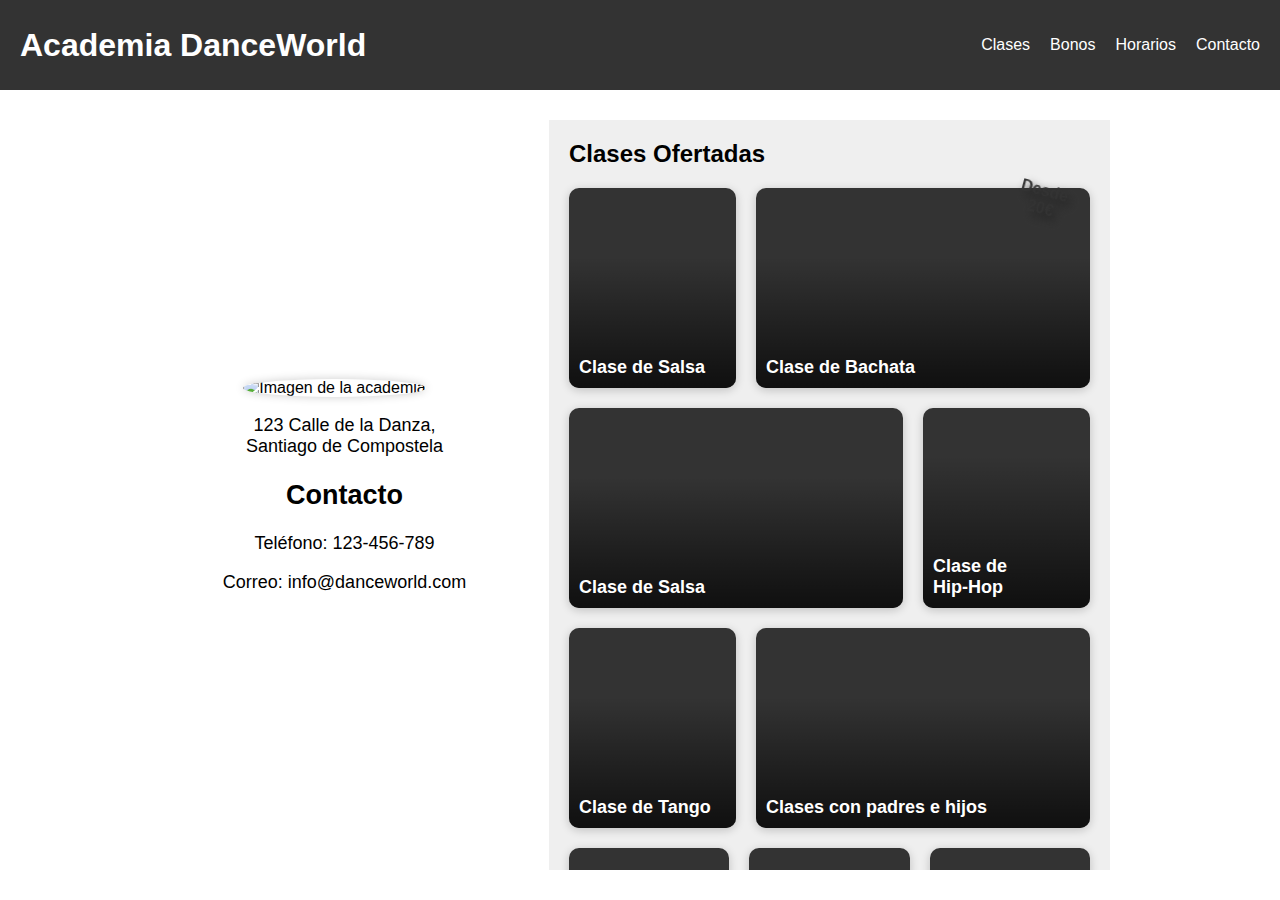
==== index.html @ 4a9e5d44 "Página básica" ====
<!DOCTYPE html>
<html lang="es">
<head>
    <meta charset="UTF-8">
    <meta name="viewport" content="width=device-width, initial-scale=1.0">
    <link rel="stylesheet" href="styles.css">
    <title>Academia de Baile DanceWorld</title>
</head>
<body>
<header>
    <h1><a href="index.html">Academia DanceWorld</a></h1>
    <nav>
        <ul>
            <li><a href="clases.html">Clases</a></li>
            <li><a href="bonos.html">Bonos</a></li>
            <li><a href="horarios.html">Horarios</a></li>
            <li><a href="contacto.html">Contacto</a></li>
        </ul>
    </nav>
</header>
<main>
    <section class="contacto-localizacion">
        <div class="contacto-imagen">
            <img src="imgs/main.png" alt="Imagen de la academia">
        </div>
        <div class="contacto-info">
            <p>123 Calle de la Danza,<br> Santiago de Compostela</p>
            <h2>Contacto</h2>
            <p>Teléfono: 123-456-789</p>
            <p>Correo: info@danceworld.com</p>
        </div>
    </section>
    <section class="informacion-clases">
        <div class="promo-info">
            <div><h3 class="overlay-text">Desde<br>20€</h3></div>
        </div>
        <h2>Clases Ofertadas</h2>
        <section class="card-group">
            <div class="card class-card">
                <div class="clase-image" style="background-image: url('imgs/class1.png');">
                    <div class="clase-details">
                        <h3>Clase de Salsa</h3>
                    </div>
                </div>
            </div>
            <div class="card class-card big">
                <div class="clase-image" style="background-image: url('imgs/class5.png');">
                    <div class="clase-details">
                        <h3>Clase de Bachata</h3>
                    </div>
                </div>
            </div>
            <div class="card class-card big">
                <div class="clase-image" style="background-image: url('imgs/class3.png');">
                    <div class="clase-details">
                        <h3>Clase de Salsa</h3>
                    </div>
                </div>
            </div>
            <div class="card class-card ">
                <div class="clase-image" style="background-image: url('imgs/class4.png');">
                    <div class="clase-details">
                        <h3>Clase de <br>Hip-Hop</h3>
                    </div>
                </div>
            </div>
            <div class="card class-card">
                <div class="clase-image" style="background-image: url('imgs/class2.png');">
                    <div class="clase-details">
                        <h3>Clase de Tango</h3>
                    </div>
                </div>
            </div>
            <div class="card class-card big">
                <div class="clase-image" style="background-image: url('imgs/class6.png');">
                    <div class="clase-details">
                        <h3>Clases con padres e hijos</h3>
                    </div>
                </div>
            </div>
            <div class="card class-card">
                <div class="clase-image" style="background-image: url('imgs/main.png');">
                    <div class="clase-details">
                        <h3>Clases en grupo</h3>
                    </div>
                </div>
            </div>
            <div class="card class-card">
                <div class="clase-image" style="background-image: url('imgs/class7.png');">
                    <div class="clase-details">
                        <h3>Clase para principiantes</h3>
                    </div>
                </div>
            </div>
            <div class="card class-card">
                <div class="clase-details" >
                    <h3>Ver más clases</h3>
                </div>
            </div>
        </section>
        <h2>Ofertas Especiales</h2>
        <section class="card-group">
            <div class="card offer-card">
                <h3>Primera clase gratuita</h3>
            </div>
            <div class="card offer-card">
                <h3>Bono 5 clases por 40€</h3>
            </div>
            <div class="card offer-card">
                <h3>Bono 10 clases por 60€</h3>
            </div>
        </section>
    </section>
</main>
</body>
</html>
---- styles.css ----
* { box-sizing: border-box; }

body {
    font-family: Arial, sans-serif;
    margin: 0;
    padding: 0;
}

header {
    background-color: #333;
    color: #fff;
    display: flex;
    justify-content: space-between;
    align-items: center;
    padding: 20px;
    height: 10vh;
}

nav ul {
    list-style: none;
    display: flex;
    gap: 20px;
}

nav ul li, h1 {
    margin: 0;
}

header a {
    text-decoration: none;
    color: #fff;
}

main {
    max-width: 1000px;
    margin: 0 auto;
    padding: 30px;
    height: 90vh;
    display: flex;
    flex-wrap: wrap;
    justify-content: space-evenly;
    gap: 50px;
}

/* ESTILIZAR CONTACTO */

.contacto-localizacion {
    flex: 0 0 35%;
    min-width: 200px;
    align-self: center;

    /* Posicionar elementos */
    display: flex;
    flex-direction: column;
    align-items: center;
    justify-content: center;
}

.contacto-imagen img {
    max-width: 100%;
    height: auto;
    border-radius: 50%;
    box-shadow: 0 0 10px rgba(0, 0, 0, 0.2);
}

.contacto-info {
    margin-left: 20px;
    font-size: 18px;
    text-align: center;
}

.contacto h2 {
    font-size: 24px;
    margin: 20px 0;
}

/* ESTILIZAR INFORMACIÓN CLASES */

.informacion-clases {
    position: relative;
    background-color: #efefef;
    padding: 20px;
    height: calc(100vh - 10vh - 60px);
    flex: 3;
    min-width: 300px;
    overflow-y: scroll;
    overflow-x: hidden;

    display: flex;
    flex-direction: column;
    gap: 20px;
}

.informacion-clases h2 {
    font-size: 24px;
    margin: 0;
}

/* ESTILIZAR PROMO 5 EUROS */

.promo-info {
    position: sticky;
    top: 0;
    margin-top: -20px;
    z-index: 100;
}

.promo-info div {
    position: absolute;
    right: -5px;
    width: 100px;
    height: 100px;
    rotate: 15deg;

    background: url('imgs/star.png') no-repeat;
    filter: drop-shadow(5px 5px 5px #222);

    background-size: cover;

    display: flex;
    align-items: center;
    justify-content: center;
    text-align: center;
}

.promo-info .overlay-text {
    position: relative;
    top: 10px;

    color: #333;
    font-size: 16px;
    margin: 0;
    padding: 5px;
}

/* ESTILIZAR CLASES OFERTADAS */

.card-group {
    display: flex;
    flex-wrap: wrap;
    gap: 20px;
}

.card {
    flex: 1;
    min-width: calc(33.33% - 20px);
    background: #333;
    position: relative;
    border-radius: 10px;
    overflow: hidden;
    box-shadow: 0 2px 10px rgba(0, 0, 0, 0.2);
}

.card-group .big {
    flex: 2;
    min-width: calc(66.66% - 20px);
}

.clase-image {
    background-size: cover;
    background-position: center;
    height: 200px;
    position: relative;
}

.clase-details {
    position: absolute;
    bottom: 0;
    left: 0;
    right: 0;
    padding: 100px 10px 10px 10px;
    background: linear-gradient(rgba(0, 0, 0, 0), rgba(0, 0, 0, 0.7)); /* Gradiente negro en la parte inferior */
    color: #fff;
}

.clase-details h3 {
    margin: 0;
    font-size: 18px;
}

/* ESTILIZAR OFERTAS ESPECIALES */

.offer-card {
    background: #ffecec;
    text-align: center;
}
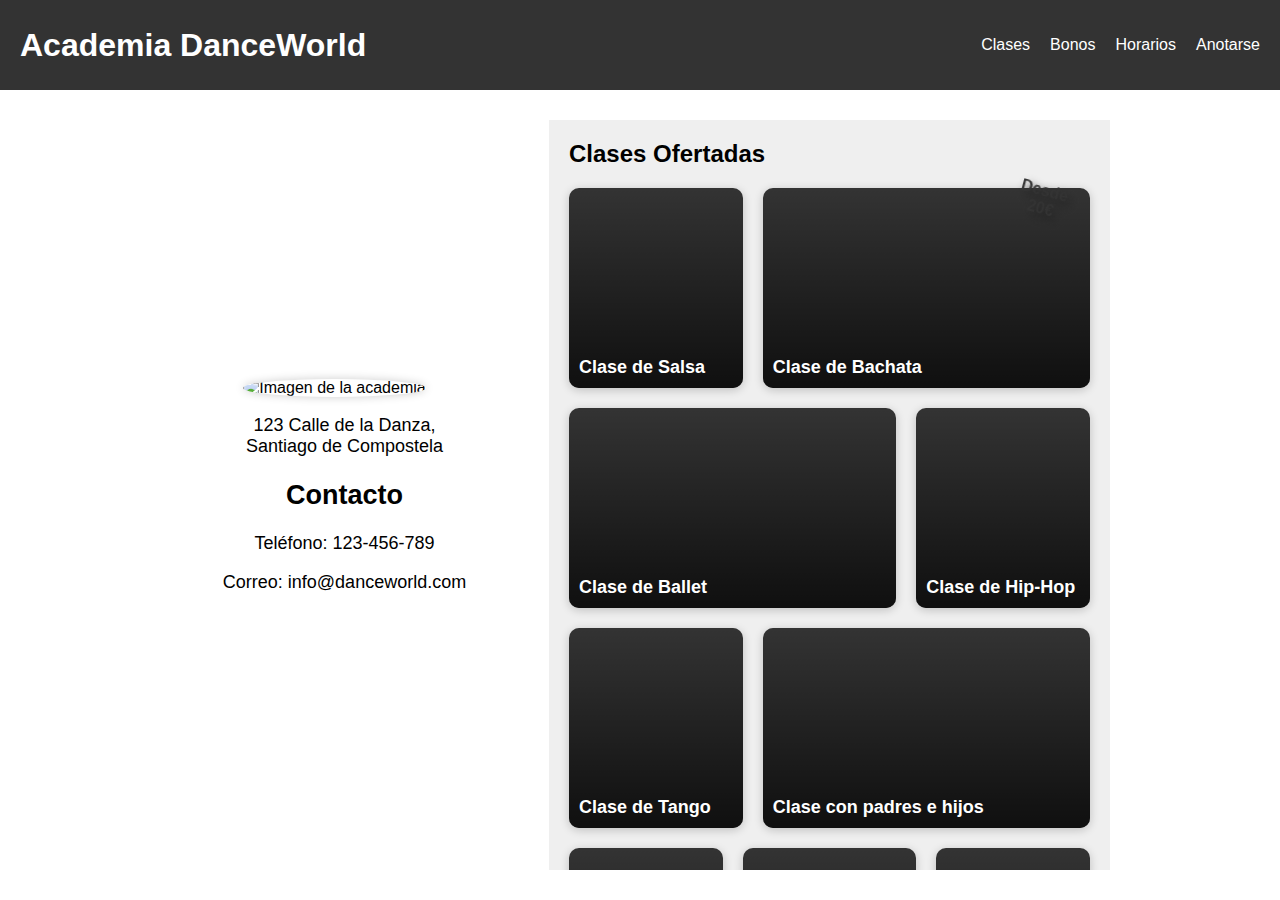
==== commit 2b64b409: "Mejorar CSS de la página principal y añadir página de clases" ====
--- a/index.html
+++ b/index.html
@@ -14,7 +14,7 @@
             <li><a href="clases.html">Clases</a></li>
             <li><a href="bonos.html">Bonos</a></li>
             <li><a href="horarios.html">Horarios</a></li>
-            <li><a href="contacto.html">Contacto</a></li>
+            <li><a href="anotarse.html">Anotarse</a></li>
         </ul>
     </nav>
 </header>
@@ -36,77 +36,43 @@
         </div>
         <h2>Clases Ofertadas</h2>
         <section class="card-group">
-            <div class="card class-card">
-                <div class="clase-image" style="background-image: url('imgs/class1.png');">
-                    <div class="clase-details">
-                        <h3>Clase de Salsa</h3>
-                    </div>
-                </div>
-            </div>
-            <div class="card class-card big">
-                <div class="clase-image" style="background-image: url('imgs/class5.png');">
-                    <div class="clase-details">
-                        <h3>Clase de Bachata</h3>
-                    </div>
-                </div>
-            </div>
-            <div class="card class-card big">
-                <div class="clase-image" style="background-image: url('imgs/class3.png');">
-                    <div class="clase-details">
-                        <h3>Clase de Salsa</h3>
-                    </div>
-                </div>
-            </div>
-            <div class="card class-card ">
-                <div class="clase-image" style="background-image: url('imgs/class4.png');">
-                    <div class="clase-details">
-                        <h3>Clase de <br>Hip-Hop</h3>
-                    </div>
-                </div>
-            </div>
-            <div class="card class-card">
-                <div class="clase-image" style="background-image: url('imgs/class2.png');">
-                    <div class="clase-details">
-                        <h3>Clase de Tango</h3>
-                    </div>
-                </div>
-            </div>
-            <div class="card class-card big">
-                <div class="clase-image" style="background-image: url('imgs/class6.png');">
-                    <div class="clase-details">
-                        <h3>Clases con padres e hijos</h3>
-                    </div>
-                </div>
-            </div>
-            <div class="card class-card">
-                <div class="clase-image" style="background-image: url('imgs/main.png');">
-                    <div class="clase-details">
-                        <h3>Clases en grupo</h3>
-                    </div>
-                </div>
-            </div>
-            <div class="card class-card">
-                <div class="clase-image" style="background-image: url('imgs/class7.png');">
-                    <div class="clase-details">
-                        <h3>Clase para principiantes</h3>
-                    </div>
-                </div>
-            </div>
-            <div class="card class-card">
-                <div class="clase-details" >
-                    <h3>Ver más clases</h3>
-                </div>
-            </div>
+            <a href="clases.html#salsa" class="card class" style="background-image: url('imgs/class1.png');">
+                <h3>Clase de Salsa</h3>
+            </a>
+            <a href="clases.html#bachata" class="card class big" style="background-image: url('imgs/class2.png');">
+                <h3>Clase de Bachata</h3>
+            </a>
+            <a href="clases.html#ballet" class="card class big" style="background-image: url('imgs/class3.png');">
+                <h3>Clase de Ballet</h3>
+            </a>
+            <a href="clases.html#hip-hop" class="card class" style="background-image: url('imgs/class4.png');">
+                <h3>Clase de Hip-Hop</h3>
+            </a>
+            <a href="clases.html#tango" class="card class" style="background-image: url('imgs/class2.png');">
+                <h3>Clase de Tango</h3>
+            </a>
+            <a href="clases.html#padres" class="card class big" style="background-image: url('imgs/class6.png');">
+                <h3>Clase con padres e hijos</h3>
+            </a>
+            <a href="clases.html#grupo" class="card class" style="background-image: url('imgs/main.png');">
+                <h3>Clases en grupo</h3>
+            </a>
+            <a href="clases.html#principiantes" class="card class" style="background-image: url('imgs/class7.png');">
+                <h3>Clases para principiantes</h3>
+            </a>
+            <a href="clases.html" class="card class">
+                <h3>Ver más clases</h3>
+            </a>
         </section>
         <h2>Ofertas Especiales</h2>
         <section class="card-group">
-            <div class="card offer-card">
+            <div class="card offer">
                 <h3>Primera clase gratuita</h3>
             </div>
-            <div class="card offer-card">
+            <div class="card offer">
                 <h3>Bono 5 clases por 40€</h3>
             </div>
-            <div class="card offer-card">
+            <div class="card offer">
                 <h3>Bono 10 clases por 60€</h3>
             </div>
         </section>
--- a/styles.css
+++ b/styles.css
@@ -1,4 +1,5 @@
 * { box-sizing: border-box; }
+a { text-decoration: none; }
 
 body {
     font-family: Arial, sans-serif;
@@ -151,36 +152,111 @@
     box-shadow: 0 2px 10px rgba(0, 0, 0, 0.2);
 }
 
-.card-group .big {
+.card p {
+    text-align: justify;
+    margin: 0;
+}
+
+/* Las tarjetas grandes tienen el doble de ancho */
+.card.big {
     flex: 2;
     min-width: calc(66.66% - 20px);
 }
 
-.clase-image {
+/* Las tarjetas clickable tiene una animación */
+a.card {
+    transition: transform 0.2s;
+}
+a.card:hover {
+    transform: scale(1.05);
+}
+
+/* Estilizar las tarjetas que son clases */
+.card.class {
     background-size: cover;
     background-position: center;
-    height: 200px;
-    position: relative;
-}
-
-.clase-details {
+    min-height: 200px;
+    flex-basis: min-content;
+    position: relative;
+
+    display: flex;
+    flex-direction: column;
+    justify-content: flex-end;
+    padding: 10px;
+    color: white;
+}
+.card.class h3 {
+    margin: 0;
+    font-size: 18px;
+}
+
+/* Estilizar los botones dentro de las tarjetas */
+.card a {
+    width: fit-content;
+    padding: 5px 10px;
+    background-color: #fff;
+    color: #000;
+    font-weight: bold;
+    border-radius: 5px;
+    box-shadow: 0 2px 5px rgba(0, 0, 0, 0.2);
+    transition: background-color 0.3s, color 0.3s, transform 0.3s;
+}
+.card a:hover {
+    background-color: #000;
+    color: #fff;
+    transform: scale(1.05);
+}
+
+.card .anchor {
     position: absolute;
+    visibility: hidden;
+    top: -20px;
+}
+
+/* Gradiente en la tarjeta para añadir contraste */
+.card.class::after {
+    position: absolute;
+    top: 0;
     bottom: 0;
     left: 0;
     right: 0;
-    padding: 100px 10px 10px 10px;
-    background: linear-gradient(rgba(0, 0, 0, 0), rgba(0, 0, 0, 0.7)); /* Gradiente negro en la parte inferior */
-    color: #fff;
-}
-
-.clase-details h3 {
-    margin: 0;
-    font-size: 18px;
+    background: linear-gradient(rgba(0, 0, 0, 0.0), rgba(0, 0, 0, 0.7));
+    content: "";
+}
+
+/* La clase dark añade un poco más de contraste */
+.card.class.dark::after {
+    background: linear-gradient(rgba(0, 0, 0, 0.3), rgba(0, 0, 0, 0.8));
+}
+
+/* Mover los contenidos de la tarjeta hacia arriba para que estén encima del gradiente negro */
+.card.class * {
+    z-index: 1;
 }
 
 /* ESTILIZAR OFERTAS ESPECIALES */
 
-.offer-card {
+.card.offer {
     background: #ffecec;
     text-align: center;
+    flex: 1;
+}
+
+/* ESTILIZAR TARJETAS CON INFORMACIÓN EXTENDIDA */
+
+.card.horizontal {
+    flex-direction: row;
+    align-items: flex-end;
+    gap: 20px;
+}
+
+.card.horizontal div {
+    display: flex;
+    flex-direction: column;
+    gap: 5px;
+}
+
+.card.horizontal div:last-child {
+    /*min-width: max-content;*/
+    min-width: 200px;
 }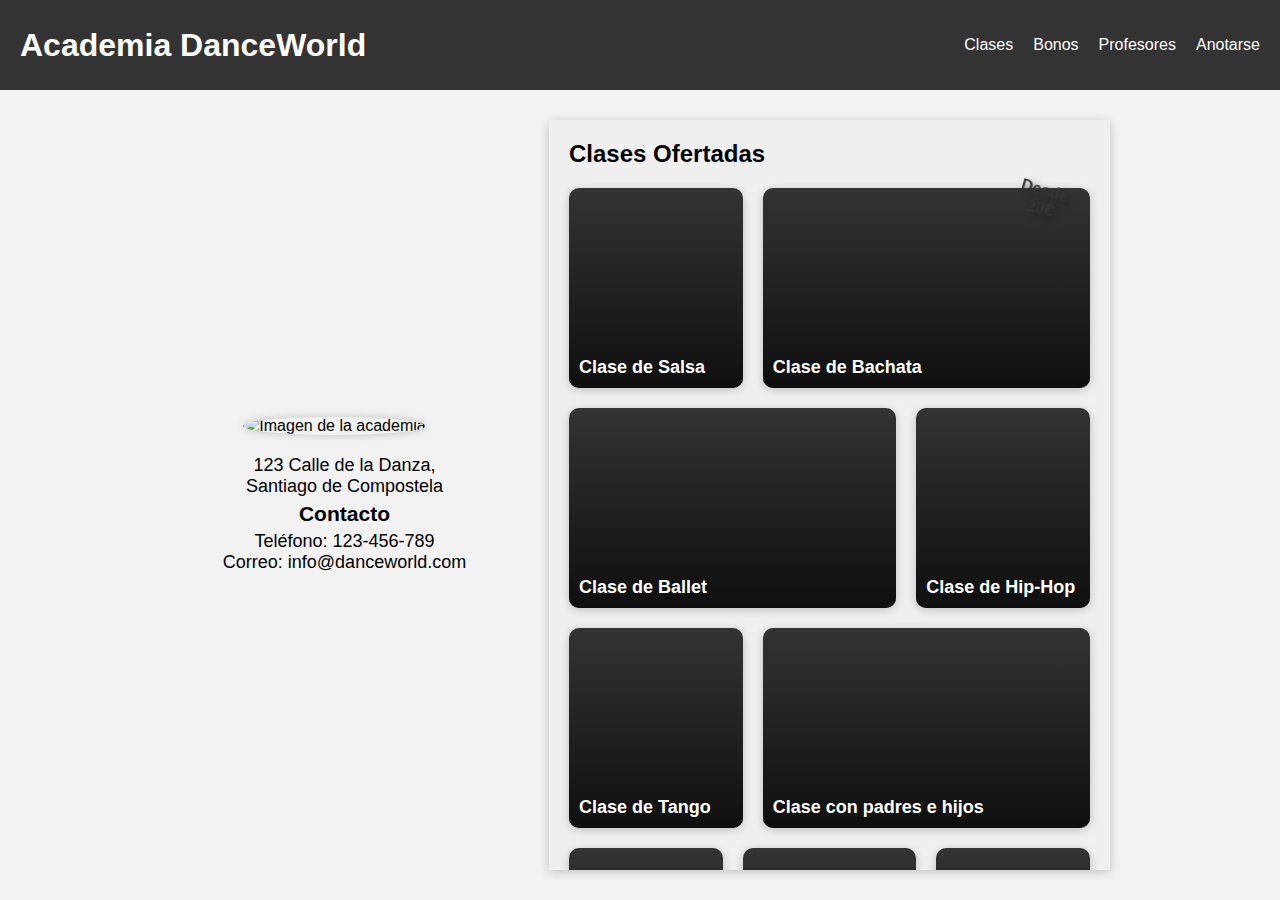
==== commit 03afceef: "Formulario de dudas" ====
--- a/index.html
+++ b/index.html
@@ -13,7 +13,7 @@
         <ul>
             <li><a href="clases.html">Clases</a></li>
             <li><a href="bonos.html">Bonos</a></li>
-            <li><a href="horarios.html">Horarios</a></li>
+            <li><a href="profesores.html">Profesores</a></li>
             <li><a href="anotarse.html">Anotarse</a></li>
         </ul>
     </nav>
@@ -25,9 +25,9 @@
         </div>
         <div class="contacto-info">
             <p>123 Calle de la Danza,<br> Santiago de Compostela</p>
-            <h2>Contacto</h2>
-            <p>Teléfono: 123-456-789</p>
-            <p>Correo: info@danceworld.com</p>
+            <h3>Contacto</h3>
+            <p>Teléfono: 123-456-789<br>
+            Correo: info@danceworld.com</p>
         </div>
     </section>
     <section class="informacion-clases">
--- a/styles.css
+++ b/styles.css
@@ -1,5 +1,7 @@
 * { box-sizing: border-box; }
 a { text-decoration: none; }
+p, h3, h2, h1 { margin: 0; }
+p { text-align: justify }
 
 body {
     font-family: Arial, sans-serif;
@@ -23,13 +25,13 @@
     gap: 20px;
 }
 
-nav ul li, h1 {
-    margin: 0;
-}
-
 header a {
     text-decoration: none;
     color: #fff;
+}
+
+body {
+    background-color: #f2f2f2;
 }
 
 main {
@@ -40,6 +42,7 @@
     display: flex;
     flex-wrap: wrap;
     justify-content: space-evenly;
+    align-items: center;
     gap: 50px;
 }
 
@@ -55,6 +58,7 @@
     flex-direction: column;
     align-items: center;
     justify-content: center;
+    gap: 20px;
 }
 
 .contacto-imagen img {
@@ -68,6 +72,13 @@
     margin-left: 20px;
     font-size: 18px;
     text-align: center;
+    display: flex;
+    flex-direction: column;
+    gap: 5px;
+}
+
+.contacto-info p {
+    text-align: center;
 }
 
 .contacto h2 {
@@ -80,6 +91,7 @@
 .informacion-clases {
     position: relative;
     background-color: #efefef;
+    box-shadow: 0 2px 10px rgba(0, 0, 0, 0.2);
     padding: 20px;
     height: calc(100vh - 10vh - 60px);
     flex: 3;
@@ -90,11 +102,6 @@
     display: flex;
     flex-direction: column;
     gap: 20px;
-}
-
-.informacion-clases h2 {
-    font-size: 24px;
-    margin: 0;
 }
 
 /* ESTILIZAR PROMO 5 EUROS */
@@ -150,11 +157,6 @@
     border-radius: 10px;
     overflow: hidden;
     box-shadow: 0 2px 10px rgba(0, 0, 0, 0.2);
-}
-
-.card p {
-    text-align: justify;
-    margin: 0;
 }
 
 /* Las tarjetas grandes tienen el doble de ancho */
@@ -202,8 +204,6 @@
     transition: background-color 0.3s, color 0.3s, transform 0.3s;
 }
 .card a:hover {
-    background-color: #000;
-    color: #fff;
     transform: scale(1.05);
 }
 
@@ -259,4 +259,63 @@
 .card.horizontal div:last-child {
     /*min-width: max-content;*/
     min-width: 200px;
+}
+
+/* ESTILIZAR FORMULARIO */
+
+.anotarse {
+    background-color: #efefef;
+    box-shadow: 0 2px 10px rgba(0, 0, 0, 0.2);
+    padding: 20px;
+    flex: 3;
+    max-height: calc(100vh - 10vh - 60px);
+    overflow-y: scroll;
+    overflow-x: hidden;
+
+    display: flex;
+    flex-direction: column;
+    gap: 20px;
+}
+
+form {
+    padding: 20px;
+    border-radius: 10px;
+    margin-top: 20px;
+}
+
+label {
+    display: block;
+    font-weight: bold;
+    margin-top: 10px;
+}
+
+input[type="text"],
+input[type="email"],
+select,
+textarea {
+    width: 100%;
+    padding: 10px;
+    margin: 5px 0;
+    border: 1px solid #ccc;
+    border-radius: 5px;
+}
+
+textarea {
+    height: 150px;
+    resize: vertical;
+}
+
+button {
+    background: #333;
+    color: #fff;
+    border: none;
+    border-radius: 5px;
+    padding: 10px 20px;
+    cursor: pointer;
+    font-weight: bold;
+    margin-top: 10px;
+}
+
+button:hover {
+    background: #555;
 }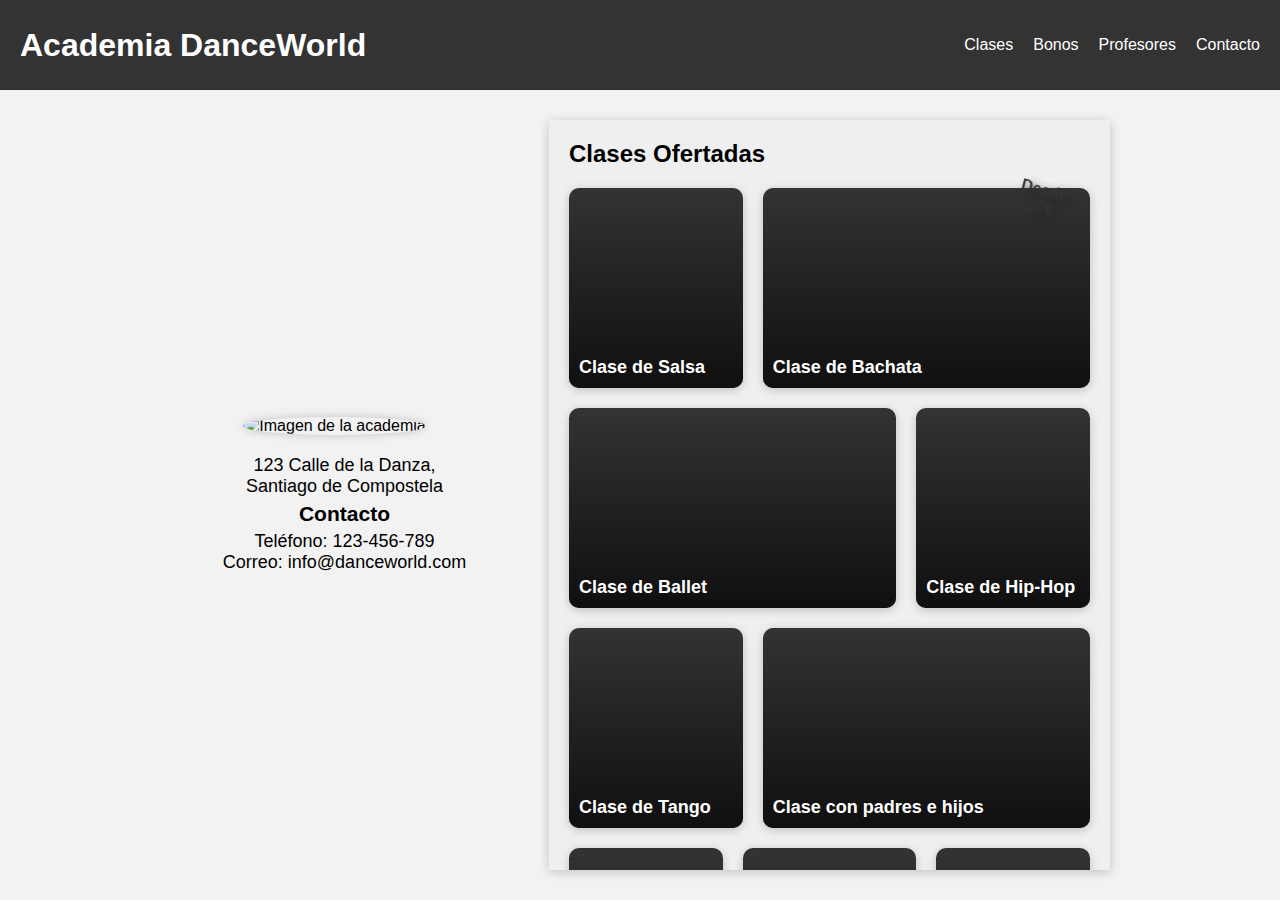
==== commit d4cf28dd: "Página de bonos" ====
--- a/index.html
+++ b/index.html
@@ -14,7 +14,7 @@
             <li><a href="clases.html">Clases</a></li>
             <li><a href="bonos.html">Bonos</a></li>
             <li><a href="profesores.html">Profesores</a></li>
-            <li><a href="anotarse.html">Anotarse</a></li>
+            <li><a href="contacto.html">Contacto</a></li>
         </ul>
     </nav>
 </header>
@@ -64,17 +64,23 @@
                 <h3>Ver más clases</h3>
             </a>
         </section>
-        <h2>Ofertas Especiales</h2>
+        <h2>Ofertas y bonos</h2>
         <section class="card-group">
-            <div class="card offer">
+            <a href="bonos.html#bono-1" class="card class big" style="background-color: #bbd26c;">
                 <h3>Primera clase gratuita</h3>
-            </div>
-            <div class="card offer">
-                <h3>Bono 5 clases por 40€</h3>
-            </div>
-            <div class="card offer">
-                <h3>Bono 10 clases por 60€</h3>
-            </div>
+            </a>
+            <a href="bonos.html#bono-3" class="card class" style="background-color: #ffae7b;">
+                <h3>5 Clases por 60€</h3>
+            </a>
+            <a href="bonos.html#bono-4" class="card class" style="background-color: #ff7b7b;">
+                <h3>5 Clases Diversas por 80€</h3>
+            </a>
+            <a href="bonos.html#bono-8" class="card class" style="background-color: #8effb2;">
+                <h3>5 Clases grupales por 80€ (20€ adicionales por persona)</h3>
+            </a>
+            <a href="bonos.html" class="card class">
+                <h3>Ver más bonos</h3>
+            </a>
         </section>
     </section>
 </main>
--- a/styles.css
+++ b/styles.css
@@ -247,6 +247,7 @@
 .card.horizontal {
     flex-direction: row;
     align-items: flex-end;
+    justify-content: space-between;
     gap: 20px;
 }
 
@@ -258,7 +259,7 @@
 
 .card.horizontal div:last-child {
     /*min-width: max-content;*/
-    min-width: 200px;
+    /*min-width: 150px;*/
 }
 
 /* ESTILIZAR FORMULARIO */
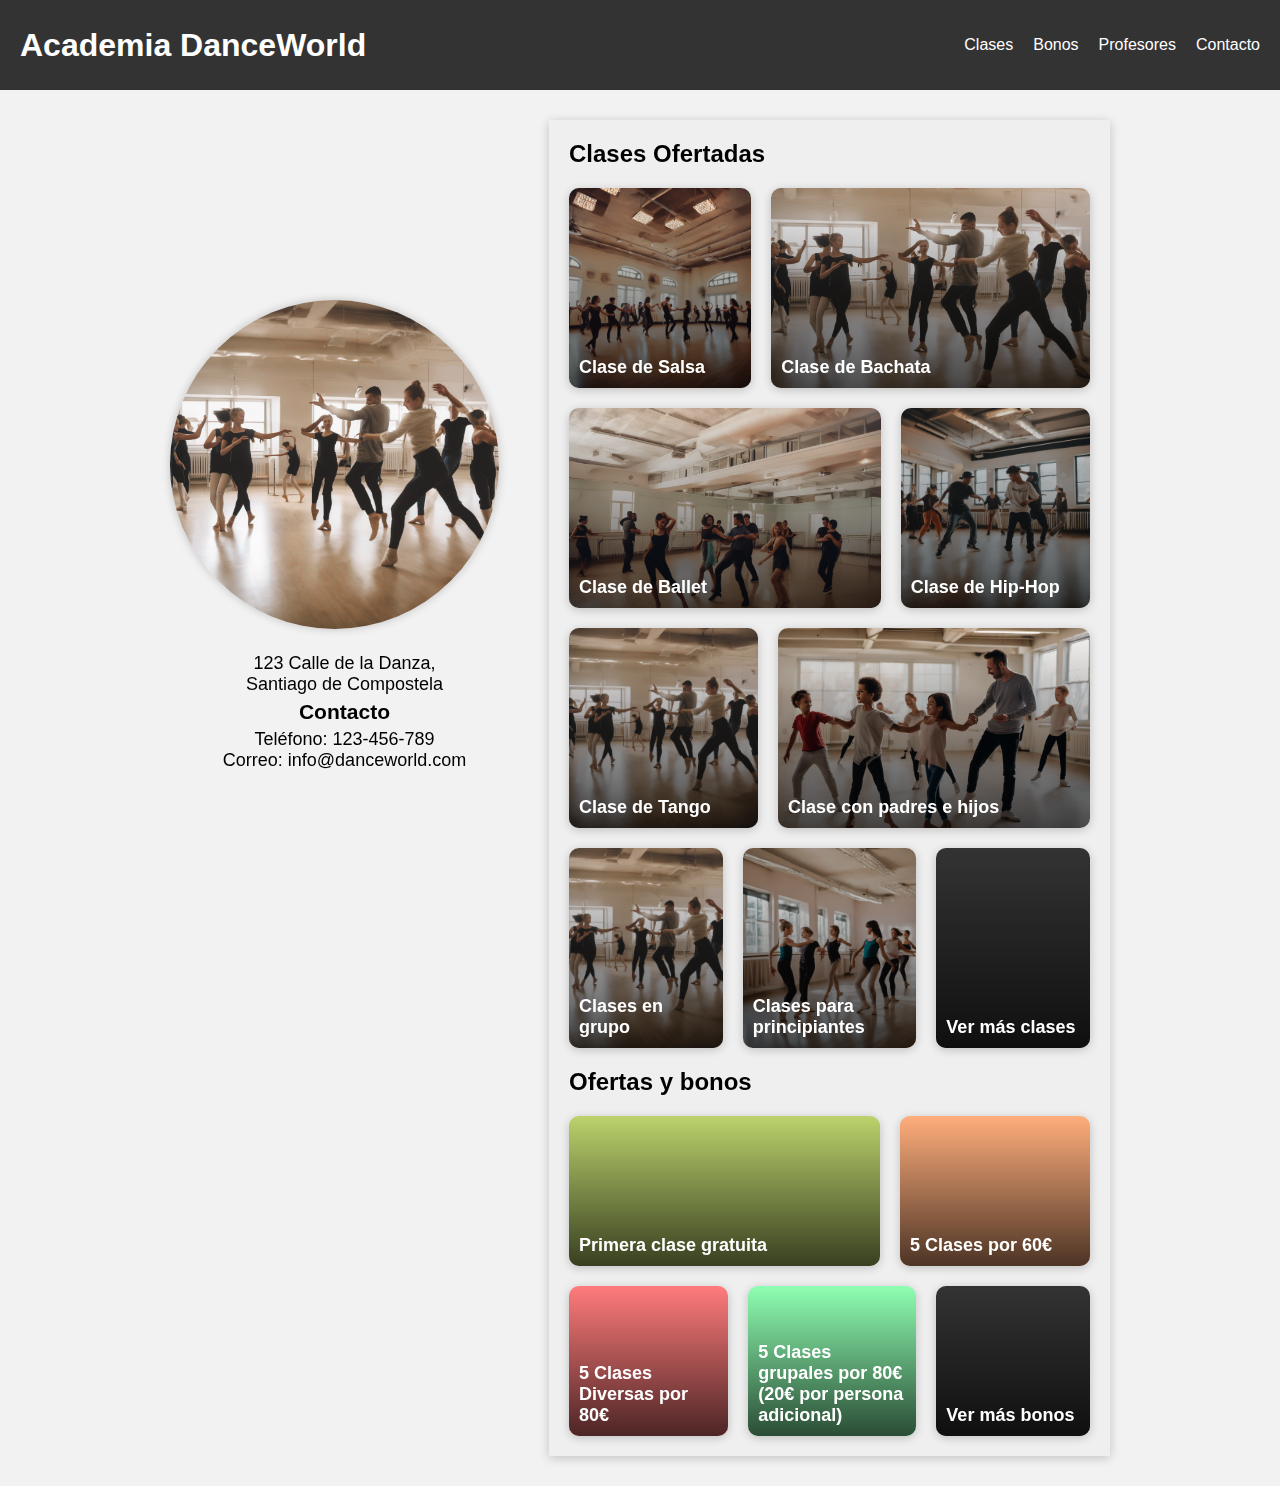
==== commit 52804535: "Quitar promoción, y cambiar texto bonos grupales." ====
--- a/index.html
+++ b/index.html
@@ -31,9 +31,9 @@
         </div>
     </section>
     <section class="informacion-clases">
-        <div class="promo-info">
-            <div><h3 class="overlay-text">Desde<br>20€</h3></div>
-        </div>
+        <!--<div class="promo-info">
+            <div><h3 class="overlay-text">Prueba gratis</h3></div>
+        </div>-->
         <h2>Clases Ofertadas</h2>
         <section class="card-group">
             <a href="clases.html#salsa" class="card class" style="background-image: url('imgs/class1.png');">
@@ -66,19 +66,19 @@
         </section>
         <h2>Ofertas y bonos</h2>
         <section class="card-group">
-            <a href="bonos.html#bono-1" class="card class big" style="background-color: #bbd26c;">
+            <a href="bonos.html#bono-1" class="card class big short" style="background-color: #bbd26c;">
                 <h3>Primera clase gratuita</h3>
             </a>
-            <a href="bonos.html#bono-3" class="card class" style="background-color: #ffae7b;">
+            <a href="bonos.html#bono-3" class="card class short" style="background-color: #ffae7b;">
                 <h3>5 Clases por 60€</h3>
             </a>
-            <a href="bonos.html#bono-4" class="card class" style="background-color: #ff7b7b;">
+            <a href="bonos.html#bono-4" class="card class short" style="background-color: #ff7b7b;">
                 <h3>5 Clases Diversas por 80€</h3>
             </a>
-            <a href="bonos.html#bono-8" class="card class" style="background-color: #8effb2;">
-                <h3>5 Clases grupales por 80€ (20€ adicionales por persona)</h3>
+            <a href="bonos.html#bono-8" class="card class short" style="background-color: #8effb2;">
+                <h3>5 Clases grupales por 80€ (20€ por persona adicional)</h3>
             </a>
-            <a href="bonos.html" class="card class">
+            <a href="bonos.html" class="card class short">
                 <h3>Ver más bonos</h3>
             </a>
         </section>
--- a/styles.css
+++ b/styles.css
@@ -10,6 +10,10 @@
 }
 
 header {
+    position: sticky;
+    top:0;
+    z-index: 200;
+
     background-color: #333;
     color: #fff;
     display: flex;
@@ -38,11 +42,10 @@
     max-width: 1000px;
     margin: 0 auto;
     padding: 30px;
-    height: 90vh;
     display: flex;
     flex-wrap: wrap;
     justify-content: space-evenly;
-    align-items: center;
+    align-items: flex-start;
     gap: 50px;
 }
 
@@ -50,8 +53,13 @@
 
 .contacto-localizacion {
     flex: 0 0 35%;
-    min-width: 200px;
-    align-self: center;
+    min-width: 300px;
+
+    margin-top: 20vh;
+    margin-bottom: 100px;
+
+    position: sticky;
+    top: calc(20vh + 10vh + 20px);
 
     /* Posicionar elementos */
     display: flex;
@@ -93,11 +101,8 @@
     background-color: #efefef;
     box-shadow: 0 2px 10px rgba(0, 0, 0, 0.2);
     padding: 20px;
-    height: calc(100vh - 10vh - 60px);
     flex: 3;
     min-width: 300px;
-    overflow-y: scroll;
-    overflow-x: hidden;
 
     display: flex;
     flex-direction: column;
@@ -108,7 +113,7 @@
 
 .promo-info {
     position: sticky;
-    top: 0;
+    top: 100px;
     margin-top: -20px;
     z-index: 100;
 }
@@ -120,7 +125,7 @@
     height: 100px;
     rotate: 15deg;
 
-    background: url('imgs/star.png') no-repeat;
+    background-image: url('imgs/star.png');
     filter: drop-shadow(5px 5px 5px #222);
 
     background-size: cover;
@@ -151,7 +156,7 @@
 
 .card {
     flex: 1;
-    min-width: calc(33.33% - 20px);
+    min-width: calc(max(33.33% - 20px, 100px));
     background: #333;
     position: relative;
     border-radius: 10px;
@@ -162,7 +167,15 @@
 /* Las tarjetas grandes tienen el doble de ancho */
 .card.big {
     flex: 2;
-    min-width: calc(66.66% - 20px);
+    min-width: calc(max(33.33% - 20px, 200px));
+}
+
+.card-group.twos .card {
+    min-width: calc(max(50% - 10px, 250px));
+}
+
+.card-group.twos .card.big {
+    min-width: 100%;
 }
 
 /* Las tarjetas clickable tiene una animación */
@@ -186,6 +199,12 @@
     justify-content: flex-end;
     padding: 10px;
     color: white;
+}
+.card.class.tall {
+    min-height: 400px;
+}
+.card.class.short {
+    min-height: 150px;
 }
 .card.class h3 {
     margin: 0;
@@ -210,7 +229,7 @@
 .card .anchor {
     position: absolute;
     visibility: hidden;
-    top: -20px;
+    top: calc(-10vh - 20px);
 }
 
 /* Gradiente en la tarjeta para añadir contraste */
@@ -257,19 +276,16 @@
     gap: 5px;
 }
 
-.card.horizontal div:last-child {
-    /*min-width: max-content;*/
-    /*min-width: 150px;*/
-}
-
 /* ESTILIZAR FORMULARIO */
 
 .anotarse {
+    position: relative;
     background-color: #efefef;
     box-shadow: 0 2px 10px rgba(0, 0, 0, 0.2);
     padding: 20px;
     flex: 3;
     max-height: calc(100vh - 10vh - 60px);
+    min-width: 300px;
     overflow-y: scroll;
     overflow-x: hidden;
 
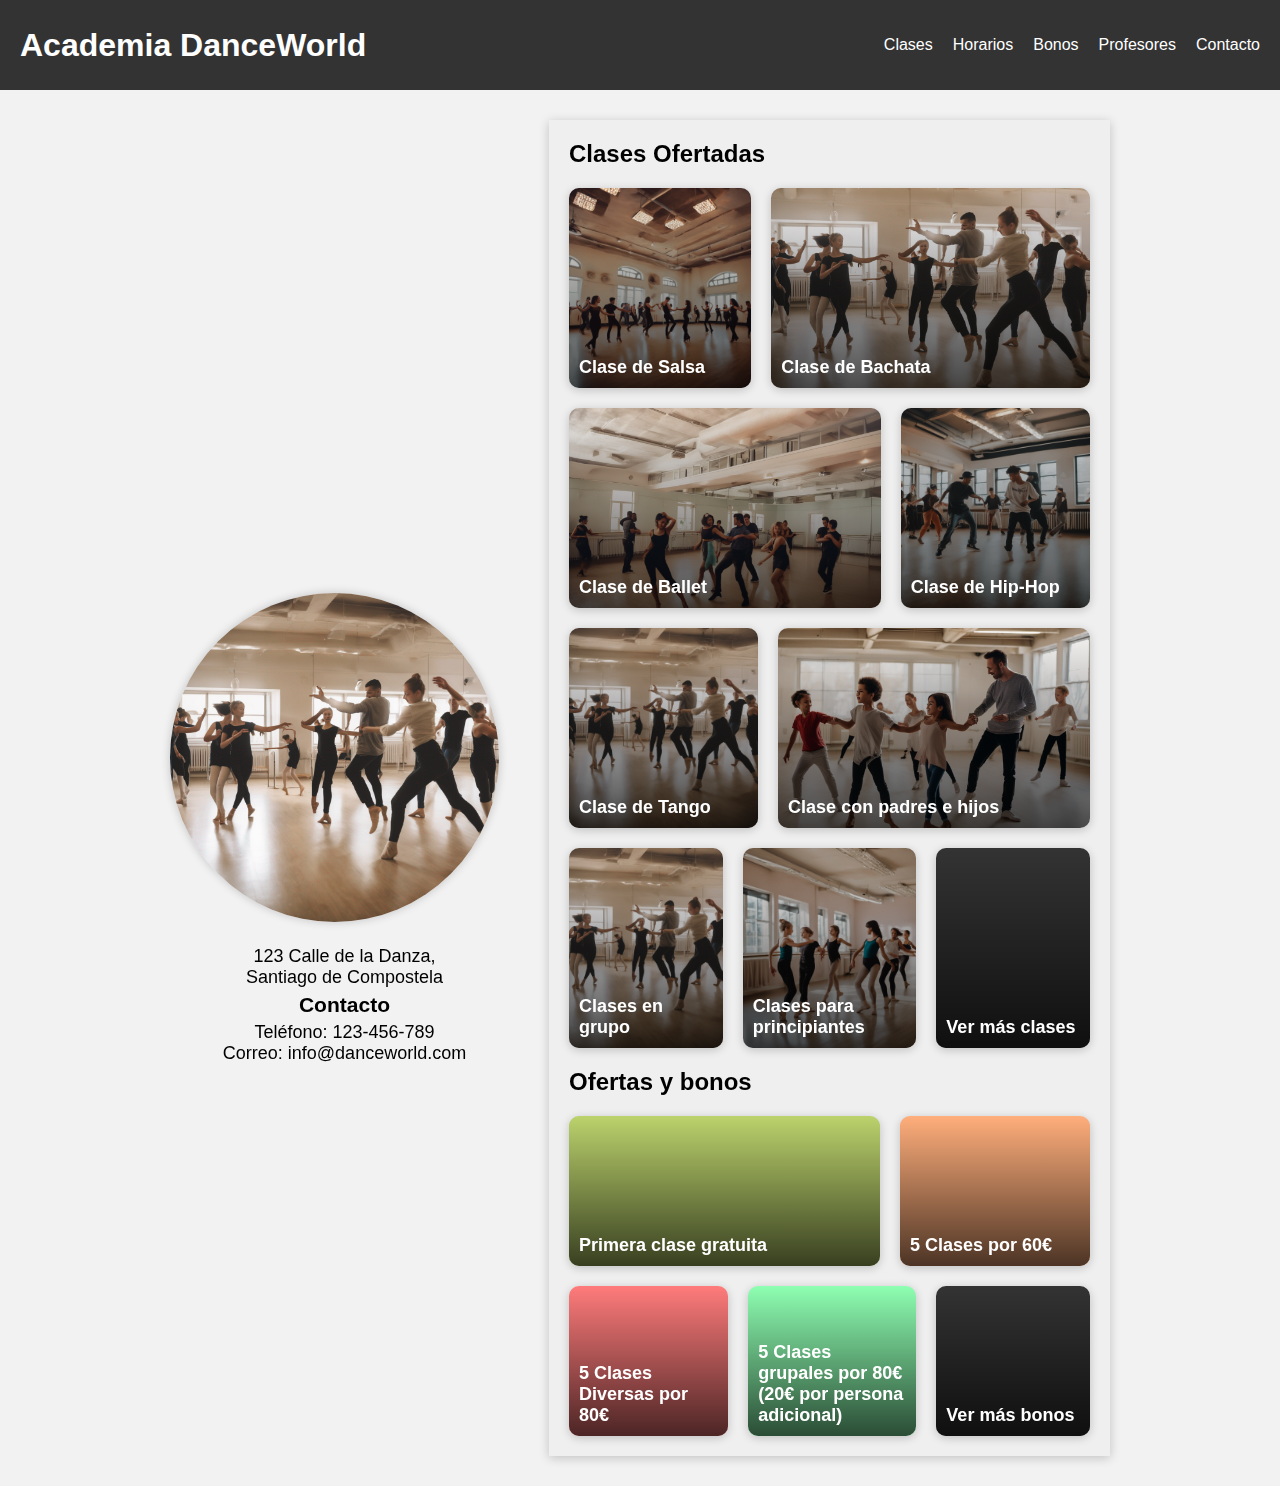
==== commit 65e57296: "Página de horarios" ====
--- a/index.html
+++ b/index.html
@@ -12,6 +12,7 @@
     <nav>
         <ul>
             <li><a href="clases.html">Clases</a></li>
+            <li><a href="horarios.html">Horarios</a></li>
             <li><a href="bonos.html">Bonos</a></li>
             <li><a href="profesores.html">Profesores</a></li>
             <li><a href="contacto.html">Contacto</a></li>
--- a/styles.css
+++ b/styles.css
@@ -40,12 +40,13 @@
 
 main {
     max-width: 1000px;
+    min-height: 90vh;
     margin: 0 auto;
     padding: 30px;
     display: flex;
     flex-wrap: wrap;
     justify-content: space-evenly;
-    align-items: flex-start;
+    align-items: center;
     gap: 50px;
 }
 
@@ -335,4 +336,75 @@
 
 button:hover {
     background: #555;
+}
+
+/* ESTILIZAR HORARIOS */
+
+.horario-grid {
+    display: grid;
+    grid-template-columns: repeat(8, 1fr);
+    grid-gap: 10px;
+    text-align: center;
+}
+
+.horario-grid div {
+    display: flex;
+    flex-direction: column;
+    justify-content: center;
+}
+
+.hora-titulo, .dia-titulo {
+    font-weight: bold;
+}
+
+.horario-grid .hora {
+    background: #333;
+    color: #fff;
+    padding: 10px;
+    border-radius: 5px;
+    box-shadow: 0 0 5px rgba(0, 0, 0, 0.2);
+}
+
+.horario-grid .clase {
+    padding: 10px;
+    border-radius: 5px;
+    box-shadow: 0 0 5px rgba(0, 0, 0, 0.2);
+
+    background: linear-gradient(rgba(200, 200, 200, 0.8), rgba(240, 240, 240, 0.8));
+    border: 1px solid #ccc;
+}
+
+.horario-grid .clase.doble {
+    grid-row: span 2;
+}
+
+.horario-grid .clase.salsa {
+    background: linear-gradient(rgba(255, 200, 200, 0.8), rgba(255, 240, 240, 0.8));
+}
+.horario-grid .clase.bachata {
+    background: linear-gradient(rgba(200, 255, 200, 0.8), rgba(240, 255, 240, 0.8));
+}
+.horario-grid .clase.ballet {
+    background: linear-gradient(rgba(200, 200, 255, 0.8), rgba(240, 240, 255, 0.8));
+}
+.horario-grid .clase.hiphop {
+    background: linear-gradient(rgba(255, 255, 200, 0.8), rgba(255, 255, 240, 0.8));
+}
+.horario-grid .clase.tango {
+    background: linear-gradient(rgba(175, 175, 255, 0.8), rgba(215, 215, 255, 0.8));
+}
+.horario-grid .clase.breakdance {
+    background: linear-gradient(rgba(243, 220, 103, 0.8), rgba(255, 240, 200, 0.8));
+}
+.horario-grid .clase.padres {
+    background: linear-gradient(rgba(255, 255, 255, 0.8), rgba(255, 255, 255, 0.8));
+}
+.horario-grid .clase.grupo {
+    background: linear-gradient(rgba(230, 230, 230, 0.8), rgba(255, 255, 255, 0.8));
+}
+.horario-grid .clase.principiantes {
+    background: linear-gradient(rgba(230, 230, 230, 0.8), rgba(255, 255, 255, 0.8));
+}
+.horario-grid .clase.parejas {
+    background: linear-gradient(rgba(230, 230, 230, 0.8), rgba(255, 255, 255, 0.8));
 }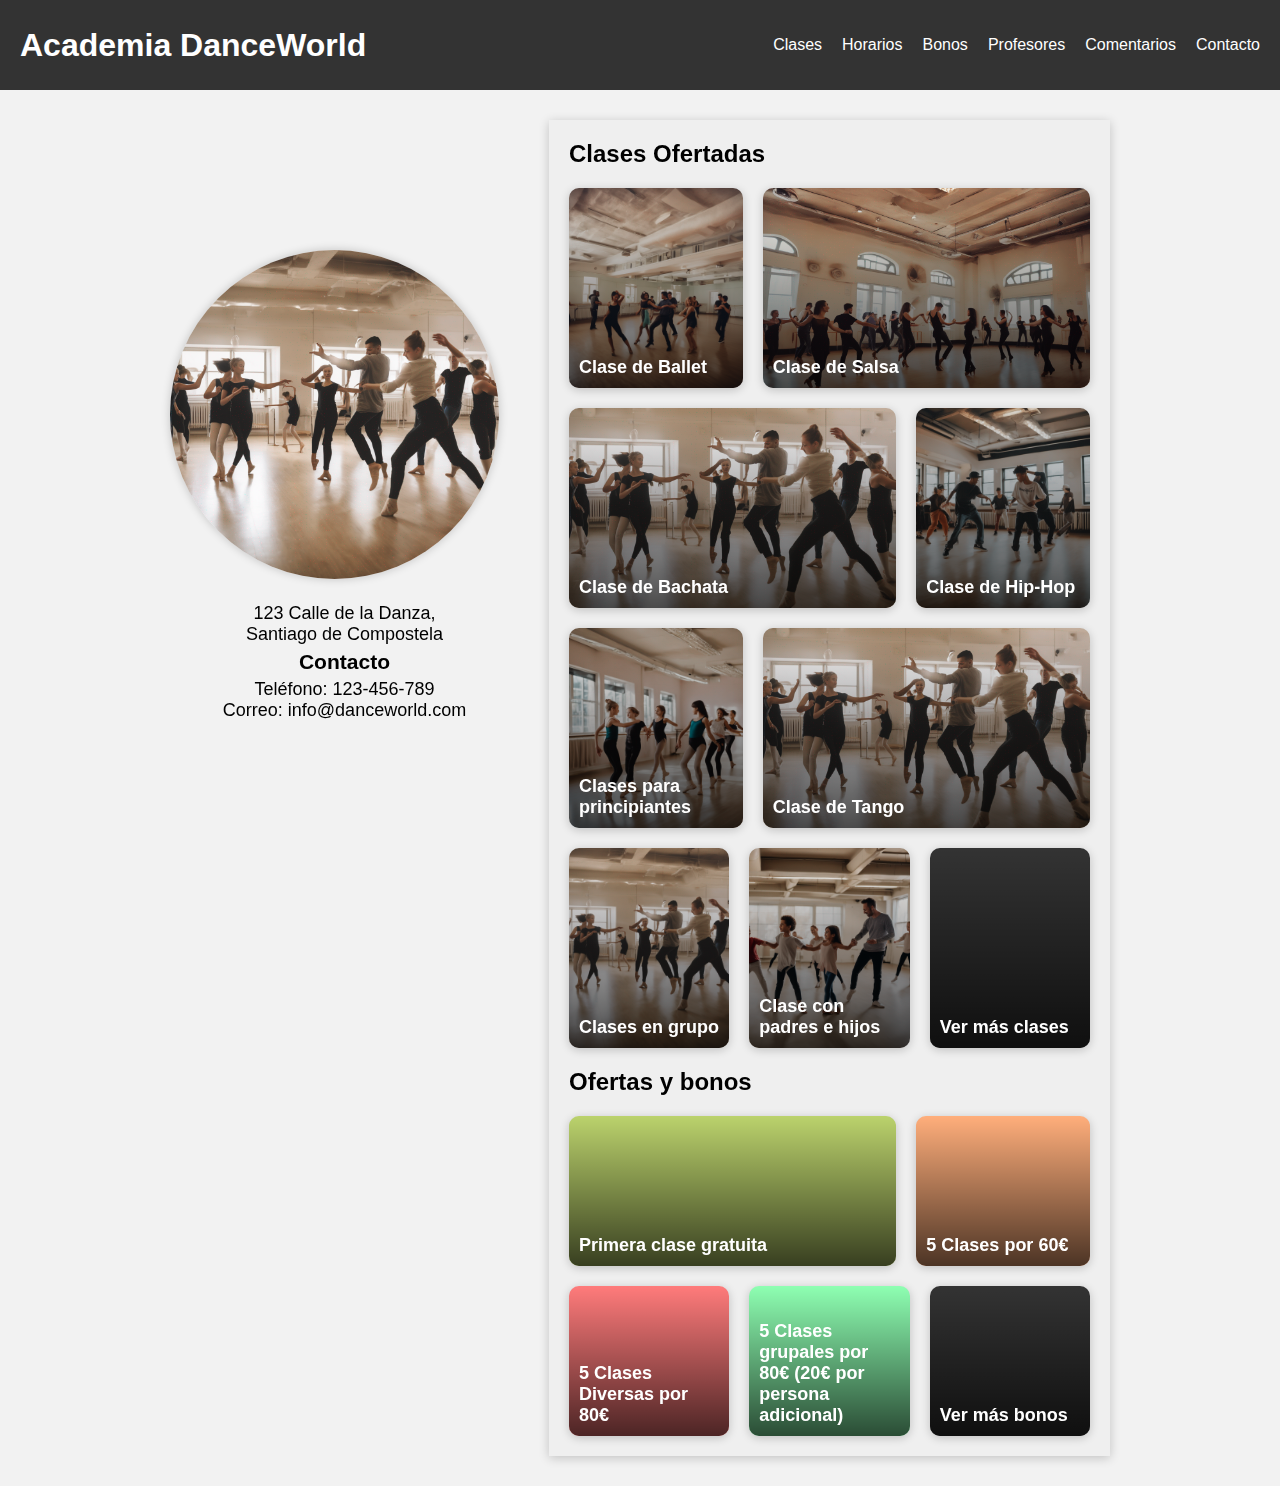
==== commit 8b09003e: "Añadir comentarios" ====
--- a/index.html
+++ b/index.html
@@ -15,6 +15,7 @@
             <li><a href="horarios.html">Horarios</a></li>
             <li><a href="bonos.html">Bonos</a></li>
             <li><a href="profesores.html">Profesores</a></li>
+            <li><a href="comentarios.html">Comentarios</a></li>
             <li><a href="contacto.html">Contacto</a></li>
         </ul>
     </nav>
@@ -37,29 +38,29 @@
         </div>-->
         <h2>Clases Ofertadas</h2>
         <section class="card-group">
-            <a href="clases.html#salsa" class="card class" style="background-image: url('imgs/class1.png');">
+            <a href="clases.html#ballet" class="card class" style="background-image: url('imgs/class3.png');">
+                <h3>Clase de Ballet</h3>
+            </a>
+            <a href="clases.html#salsa" class="card class big" style="background-image: url('imgs/class1.png');">
                 <h3>Clase de Salsa</h3>
             </a>
             <a href="clases.html#bachata" class="card class big" style="background-image: url('imgs/class2.png');">
                 <h3>Clase de Bachata</h3>
             </a>
-            <a href="clases.html#ballet" class="card class big" style="background-image: url('imgs/class3.png');">
-                <h3>Clase de Ballet</h3>
-            </a>
             <a href="clases.html#hip-hop" class="card class" style="background-image: url('imgs/class4.png');">
                 <h3>Clase de Hip-Hop</h3>
             </a>
-            <a href="clases.html#tango" class="card class" style="background-image: url('imgs/class2.png');">
+            <a href="clases.html#principiantes" class="card class" style="background-image: url('imgs/class7.png');">
+                <h3>Clases para principiantes</h3>
+            </a>
+            <a href="clases.html#tango" class="card class big" style="background-image: url('imgs/class2.png');">
                 <h3>Clase de Tango</h3>
-            </a>
-            <a href="clases.html#padres" class="card class big" style="background-image: url('imgs/class6.png');">
-                <h3>Clase con padres e hijos</h3>
             </a>
             <a href="clases.html#grupo" class="card class" style="background-image: url('imgs/main.png');">
                 <h3>Clases en grupo</h3>
             </a>
-            <a href="clases.html#principiantes" class="card class" style="background-image: url('imgs/class7.png');">
-                <h3>Clases para principiantes</h3>
+            <a href="clases.html#padres" class="card class" style="background-image: url('imgs/class6.png');">
+                <h3>Clase con padres e hijos</h3>
             </a>
             <a href="clases.html" class="card class">
                 <h3>Ver más clases</h3>
--- a/styles.css
+++ b/styles.css
@@ -56,13 +56,10 @@
     flex: 0 0 35%;
     min-width: 300px;
 
-    margin-top: 20vh;
-    margin-bottom: 100px;
-
     position: sticky;
-    top: calc(20vh + 10vh + 20px);
-
-    /* Posicionar elementos */
+    align-self: flex-start;
+    top: calc(50vh - 200px);
+
     display: flex;
     flex-direction: column;
     align-items: center;
@@ -192,7 +189,6 @@
     background-size: cover;
     background-position: center;
     min-height: 200px;
-    flex-basis: min-content;
     position: relative;
 
     display: flex;
@@ -285,10 +281,7 @@
     box-shadow: 0 2px 10px rgba(0, 0, 0, 0.2);
     padding: 20px;
     flex: 3;
-    max-height: calc(100vh - 10vh - 60px);
     min-width: 300px;
-    overflow-y: scroll;
-    overflow-x: hidden;
 
     display: flex;
     flex-direction: column;
@@ -338,6 +331,43 @@
     background: #555;
 }
 
+/* ESTILIZAR POP-UP FORMULARIO */
+
+.popup {
+    display: none;
+    position: fixed;
+    top: 0;
+    left: 0;
+    width: 100%;
+    height: 100%;
+    background: rgba(0, 0, 0, 0.7);
+    z-index: 999;
+    justify-content: center;
+    align-items: center;
+}
+
+.popup-content {
+    display: flex;
+    flex-direction: column;
+    gap: 20px;
+    position: relative;
+
+    background: #f4f4f4;
+    padding: 20px;
+    border-radius: 10px;
+    text-align: center;
+    max-width: 80%;
+    box-shadow: 0 0 10px rgba(0, 0, 0, 0.2);
+}
+
+.close {
+    position: absolute;
+    top: 10px;
+    right: 20px;
+    cursor: pointer;
+    font-size: 24px;
+}
+
 /* ESTILIZAR HORARIOS */
 
 .horario-grid {
@@ -407,4 +437,102 @@
 }
 .horario-grid .clase.parejas {
     background: linear-gradient(rgba(230, 230, 230, 0.8), rgba(255, 255, 255, 0.8));
+}
+
+/* ESTILIZAR COMENTARIOS */
+
+.explorador {
+    min-width: 300px;
+    align-self: center;
+}
+
+.carousel {
+    min-height: 200px;
+    transform-style: preserve-3d;
+    transition: transform 0.5s;
+
+    margin-top: 20px;
+    margin-bottom: 20px;
+}
+
+.carousel > * {
+    /* Activar perspectiva y posicionar de forma
+       absoluta. Ya se encargará el código de
+       transformar en 3D cada carta del carousels.
+     */
+    perspective: 1000px;
+    position: absolute;
+    backface-visibility: hidden;
+
+    background-color: lightgray;
+    height: 100%;
+    width: 100%;
+    border-radius: 10px;
+    overflow: hidden;
+
+    display: flex;
+    justify-content: center;
+    align-items: center;
+}
+
+.carousel .card {
+    display: flex;
+    flex-direction: column;
+    justify-content: flex-start;
+    box-shadow: 2px 2px 2px rgba(0, 0, 0, 0.3);
+}
+
+.carousel .card > .card-header {
+    display: flex;
+    justify-content: space-between;
+
+    width: 100%;
+    margin: 0;
+    padding: 10px;
+    box-shadow: 0 2px 4px rgba(0, 0, 0, 0.2);
+}
+
+.carousel .card > .card-content {
+    max-width: calc(100% - 2*10px);
+    max-height: calc(100% - 2*10px);
+    margin: 10px;
+
+    overflow: hidden;
+    align-self: start;
+}
+
+.carousel .card > .card-content p {
+    margin: 0;
+    text-align: justify;
+    white-space: pre-line;
+    overflow: hidden;
+}
+
+.carousel .card > .card-footer {
+    margin-top: auto;
+    margin-bottom: 15px;
+}
+
+.carousel .card button {
+    box-shadow: 0 2px 4px rgba(0, 0, 0, 0.2);
+    border-radius: 10px;
+    border-width: 0;
+    transition: background-color 0.2s ease;
+    padding: 6px 12px;
+    font-size: 16px;
+}
+
+.carousel .card button:hover {
+    cursor: pointer;
+}
+
+.carousel-controller {
+    display: grid;
+    grid-auto-columns: 1fr;
+    grid-auto-flow: column;
+    grid-gap: 5px;
+}
+
+.carousel-controller button {
+    padding: 10px;
 }